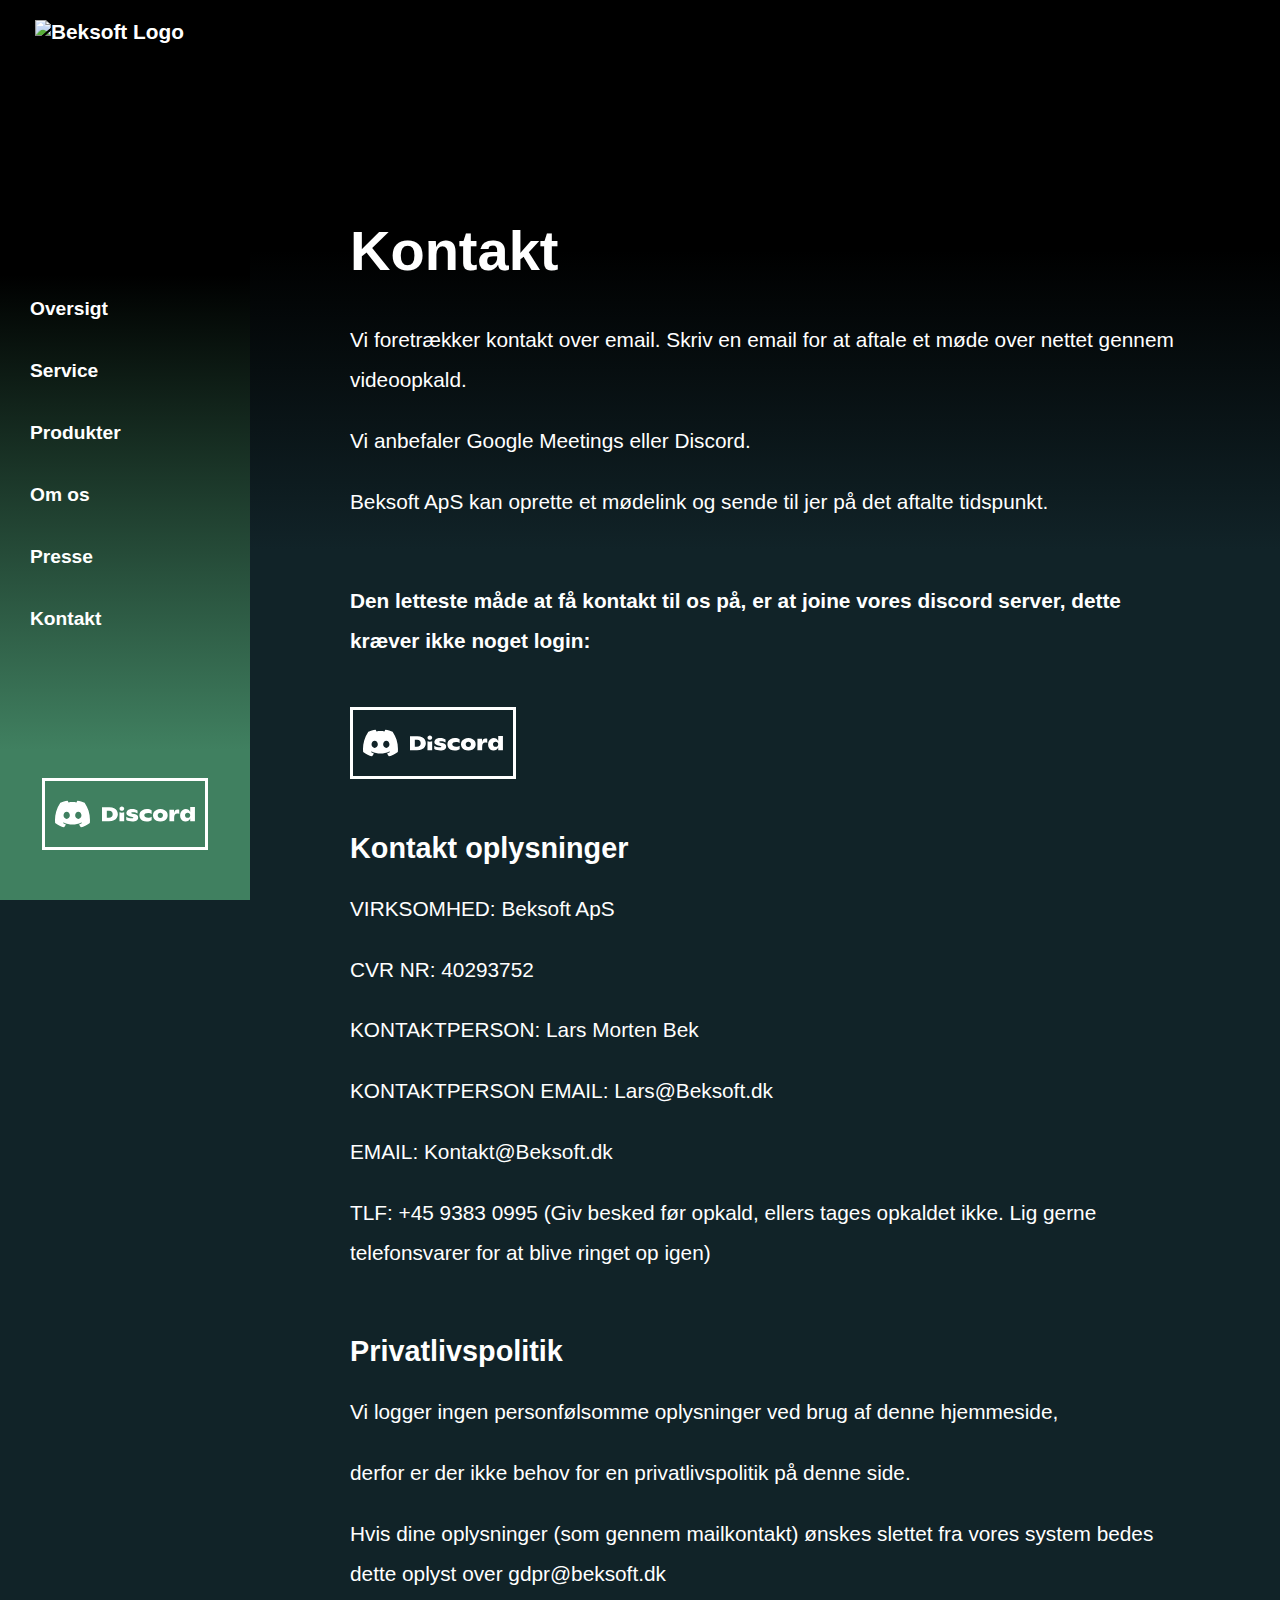
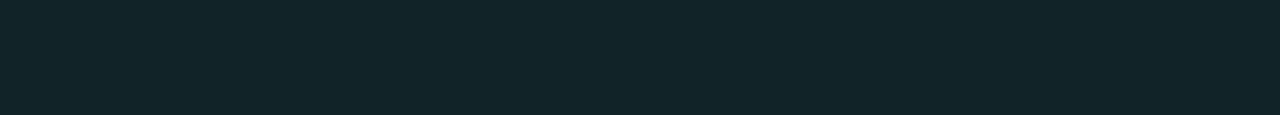
==== kontakt/index.html @ 7182cd99 "changing to history push states" ====
<!DOCTYPE html>
<html lang="da">
<head>
    <meta charset="UTF-8">
    <title>Kontakt os</title>
    <meta name="description" content="Kontakt os og lad softwareudviklingen begynde!" />
    <meta name="author" content="Beksoft ApS" />
    <meta name="viewport" content="width=device-width" />
    <meta name="robots" content="index, follow" />
    <meta property="og:locale" content="da_DK" />
    <meta property="og:title" content="Beksoft ApS" />
    <meta property="og:description" content="Vores mål er at lave software til virksomheder, så deres IT-systemer kan vedligeholdes så effektivt og hurtigt som muligt. Kontakt os og lad os finde ud af, hvordan vi kan hjælpe med at forbedre jeres IT-systemer. Kontakt os på kontakt@beksoft.dk" />
    <meta property="og:image" content="logo.svg" />
    <meta property="og:url" content="https://beksoft.dk" />
    <meta property="og:site_name" content="Beksoft ApS" />
    <meta property="og:type" content="website" />
    <link rel="canonical" href="https://beksoft.dk" />
    <link rel="icon" href="/images/logo/logo.svg" sizes="any" type="image/svg+xml"/>
    <link rel="apple-touch-icon" href="/images/logo/logo.svg" sizes="any" type="image/svg+xml"/>
    <link href="/minidefault.css" rel="stylesheet" type="text/css">
    <script src="/minimain.js" defer></script>
</head>
<body>
<noscript>JavaScript is turned off, please turn it on!</noscript>
<nav>
    <a href="/omos/" style="text-decoration: none;" onclick="event.preventDefault(); main.link.click('/omos/',true,main.omos);"><img id="logo" alt="Beksoft Logo" src="https://beksoft.dk/logo.svg"></a>
    <div class="menuLinks">
        <a class="menuLink" href="/" style="text-decoration: none;" onclick="event.preventDefault(); main.link.click('/',true,main.oversigt);"><span>Oversigt</span></a>
        <a class="menuLink" href="/service/" style="text-decoration: none;" onclick="event.preventDefault(); main.link.click('/service/',true,main.service);"><span>Service</span></a>
        <a class="menuLink" href="/produkter/" style="text-decoration: none;" onclick="event.preventDefault(); main.link.click('/produkter/',true,main.produkter);"><span>Produkter</span></a>
        <a class="menuLink" href="/omos/" style="text-decoration: none;" onclick="event.preventDefault(); main.link.click('/omos/',true,main.omos);"><span>Om os</span></a>
        <a class="menuLink" href="/presse/" style="text-decoration: none;" onclick="event.preventDefault(); main.link.click('/presse/',true,main.presse);"><span>Presse</span></a>
        <a class="menuLink" href="/kontakt/" style="text-decoration: none;" onclick="event.preventDefault(); main.link.click('/kontakt/',true,main.kontakt);"><span>Kontakt</span></a>
    </div>
    <a href="https://discord.gg/6HJk5bsnY8" target="_blank" style="justify-self: center;"><img class="discordLogo" alt="Join vores discord (Beksoft)" src="/images/other/DiscordLogo.svg"></a>
</nav>
<div class="filler"></div>
<div class="contentContainer" style="display: block;">
    <h1>Kontakt</h1>
    <p>Vi foretrækker kontakt over email. Skriv en email for at aftale et møde over nettet gennem videoopkald.</p>
    <p>Vi anbefaler Google Meetings eller Discord. </p>
    <p>Beksoft ApS kan oprette et mødelink og sende til jer på det aftalte tidspunkt.</p>
    <br>
    <p style="font-weight: 700;">Den letteste måde at få kontakt til os på, er at joine vores discord server, dette kræver ikke noget login:</p>
    <a href="https://discord.gg/6HJk5bsnY8" target="_blank" style="justify-self: center;"><img class="discordLogo" alt="Join vores discord (Beksoft)" src="/images/other/DiscordLogo.svg"></a>
    <br>
    <h2>Kontakt oplysninger</h2>
    <p>VIRKSOMHED: Beksoft ApS</p>
    <p>CVR NR: 40293752</p>
    <p>KONTAKTPERSON: Lars Morten Bek</p>
    <p>KONTAKTPERSON EMAIL: Lars@Beksoft.dk</p>
    <p>EMAIL: Kontakt@Beksoft.dk</p>
    <p>TLF: +45 9383 0995 (Giv besked før opkald, ellers tages opkaldet ikke. Lig gerne telefonsvarer for at blive ringet op igen)</p>
    <br>
    <h2>Privatlivspolitik</h2>
    <p>Vi logger ingen personfølsomme oplysninger ved brug af denne hjemmeside,</p>
    <p>derfor er der ikke behov for en privatlivspolitik på denne side.</p>
    <p>Hvis dine oplysninger (som gennem mailkontakt) ønskes slettet fra vores system bedes dette oplyst over gdpr@beksoft.dk</p>
</div>
</body>
</html>
---- minidefault.css ----
html{height:100%;scrollbar-color:#306050 #051015}html::-webkit-scrollbar{width:20px}html::-webkit-scrollbar-track{border-radius:10px;background:#051015}html::-webkit-scrollbar-thumb{background:#306050;border-radius:10px}body{margin:0;background:#112328;display:grid;grid-template-columns:250px 8fr;overflow-y:auto;overflow-x:hidden;min-height:100%;font-family:Verdana,Geneva,Arial,Helvetica,sans-serif}p{line-height:40px}ul{line-height:45px;font-size:1.2em}nav{display:grid;position:fixed;left:0;top:0;height:100%;width:250px;background:linear-gradient(black 275px,#030705 300px,#408060 750px);grid-template-rows:minmax(268px,auto) minmax(100px,1fr) minmax(72px,auto)}nav a{background:rgba(0,0,0,0);color:#fff;font-size:1.3em;font-weight:bolder;cursor:pointer;padding:20px 35px 20px 35px;-webkit-user-select:none;-khtml-user-select:none;-moz-user-select:none;-o-user-select:none;-webkit-user-drag:none;-khtml-user-drag:none;-moz-user-drag:none;-o-user-drag:none;user-select:none;transition:font-size .4s,padding .4s}nav div a:hover{background:rgba(255,255,255,.2);color:#6bbe54}div.menuLinks{display:block;padding:10px;overflow-x:hidden;overflow-y:auto;scrollbar-color:rgba(255,255,255,.2) transparent;scrollbar-width:thin}div.menuLinks a{display:block;padding:20px;font-size:1.2em}nav div.menuLinks::-webkit-scrollbar{width:10px}nav div.menuLinks::-webkit-scrollbar-track{border-radius:10px}nav div.menuLinks::-webkit-scrollbar-thumb{background:rgba(0,0,0,.2);border-radius:10px}nav div.menuLinks::-webkit-scrollbar-thumb:hover{background:rgba(0,0,0,.1)}nav>img#logo{display:block;width:165px;height:205px;margin:30px auto 50px auto;-webkit-user-select:none;-khtml-user-select:none;-moz-user-select:none;-o-user-select:none;-webkit-user-drag:none;-khtml-user-drag:none;-moz-user-drag:none;-o-user-drag:none;user-select:none;cursor:pointer;transition:width .4s,height .4s}.presseLogo{width:165px;height:205px;cursor:pointer}.presseBillede{min-width:600px;width:70%;border:3px solid #000}.mLSelected{background:rgba(255,255,255,.2)}.discordLogo{width:226px;height:50px;margin:25px 0;padding:8px 10px;border:3px solid #fff;max-width:140px;align-self:end;justify-self:center;cursor:pointer;-webkit-user-select:none;-khtml-user-select:none;-moz-user-select:none;-o-user-select:none;-webkit-user-drag:none;-khtml-user-drag:none;-moz-user-drag:none;-o-user-drag:none;user-select:none}.discordLogo:hover{background:rgba(255,255,255,.2)}#discordImage{width:1286px}.fullscreenImg{max-width:calc(100% - 6px);width:auto;border:3px solid #000}.useCaseDiagramImg{filter:brightness(.75);max-width:100%;min-width:200px;border:3px solid #000}.pageContainer{display:grid}.contentContainer{display:none;color:#fff;padding:180px 100px 100px 100px;background:linear-gradient(black 250px,#112328 550px)}.contentContainer h1{font-size:3.5em}.contentContainer h2{font-size:1.8em}.contentContainer p{font-size:1.3em}.lightgreenColor{font-weight:700;font-size:1.3em;color:#90ee90}ul.wideBullets li{padding:5px 10px;font-size:1.3em}a.greenLightning{color:#5cb789;text-decoration:none;cursor:pointer}a.greenLightning:hover{color:#17c936;text-decoration:underline}.boxContainer{display:grid;grid-template-columns:repeat(auto-fit,minmax(150px,300px));grid-gap:30px}.boxContainer a{border:2px solid #408060;padding:15px;max-width:300px}@media (max-width:1600px){nav>img#logo{width:132px;height:164px}nav>ul>li{padding:10px 5px 10px 38px}}@media (max-width:1400px){nav>img#logo{width:132px;height:164px;margin:10px auto 20px auto}nav>ul>li{font-size:1.3em}}@media (max-width:1200px){nav>img#logo{width:121px;height:150px;margin:10px auto 20px auto}}@media (max-height:600px) and (min-width:901px){nav>img#logo{width:99px;height:123px;margin:5px auto 10px auto}}@media (max-width:900px){body{grid-template-columns:1fr}html::-webkit-scrollbar-thumb{background:#306050;border-radius:10px}.filler{display:block;width:100%;min-height:700px;position:absolute;z-index:-2}nav{background:#306050;position:unset;left:unset;top:unset;height:unset;width:unset;display:grid;padding-bottom:15px;justify-content:center;text-align:center}nav>ul>li{padding-top:15px;padding-right:unset;padding-bottom:15px;padding-left:unset;margin:unset;font-size:1.5em}nav>img#logo{padding:unset;min-width:unset;width:80%;justify-self:center;padding-top:15px;padding-bottom:15px;margin:10px auto 15px auto}.contentContainer{padding:20px;background:#112328}img.fullscreenImg{width:calc(100% - 6px);border:3px solid #000}img.presseBillede{min-width:200px;width:calc(100% - 6px)}.useCaseDiagramImg{filter:unset;max-width:calc(100% - 6px)}}.showPricesButton{min-width:200px;max-width:700px;height:75px;font-size:1.5em;background:0 0;color:#fff;border:2px solid #408060;cursor:pointer}.box.centerText{display:grid;align-items:center;justify-items:center;font-size:1.5em;cursor:pointer}
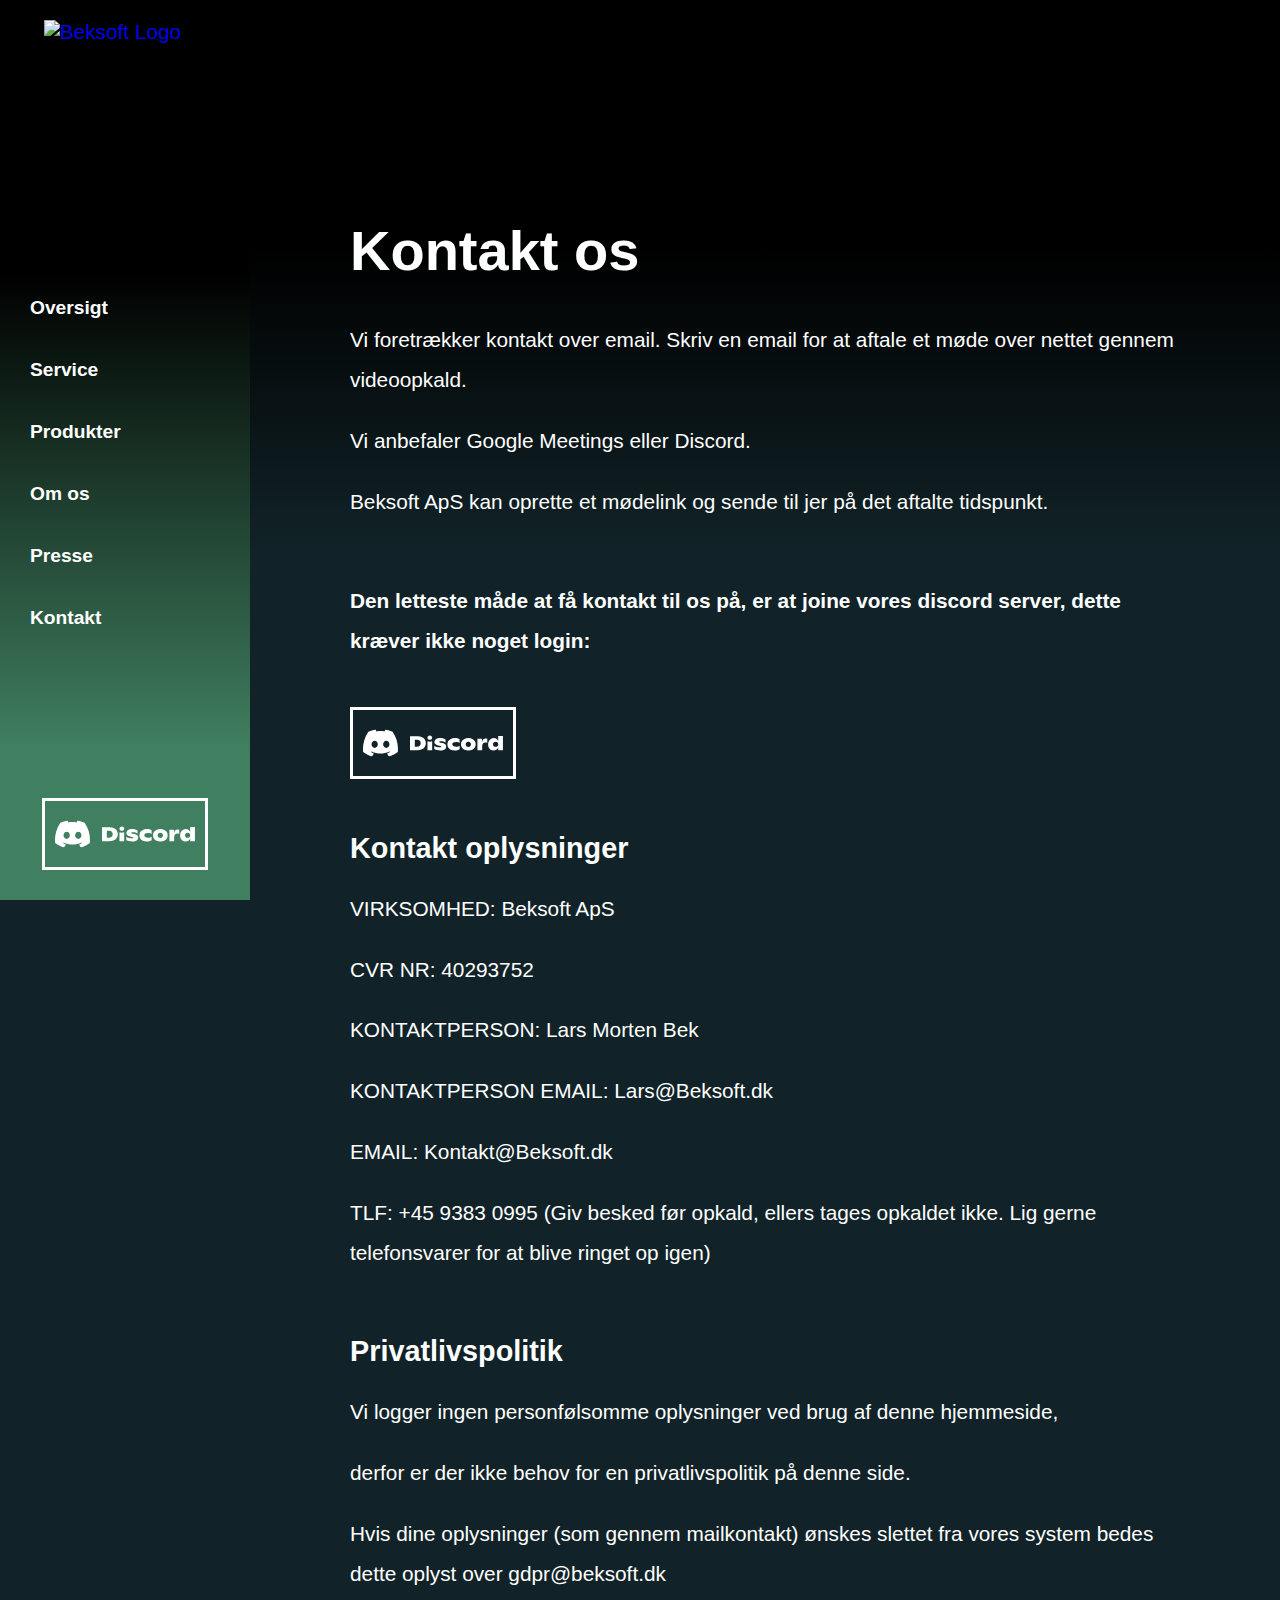
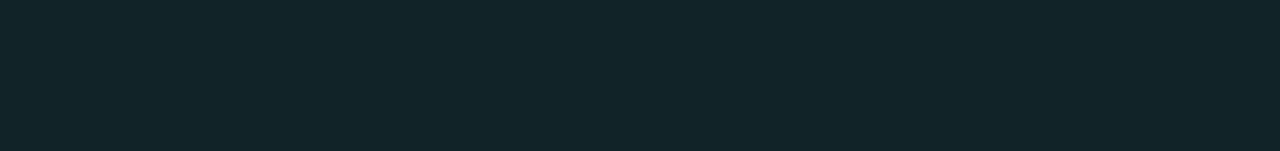
==== commit b2892af2: "update" ====
--- a/kontakt/index.html
+++ b/kontakt/index.html
@@ -18,10 +18,9 @@
     <link rel="icon" href="/images/logo/logo.svg" sizes="any" type="image/svg+xml"/>
     <link rel="apple-touch-icon" href="/images/logo/logo.svg" sizes="any" type="image/svg+xml"/>
     <link href="/minidefault.css" rel="stylesheet" type="text/css">
-    <script src="/minimain.js" defer></script>
+    <script src="/minimain.js"></script>
 </head>
 <body>
-<noscript>JavaScript is turned off, please turn it on!</noscript>
 <nav>
     <a href="/omos/" style="text-decoration: none;" onclick="event.preventDefault(); main.link.click('/omos/',true,main.omos);"><img id="logo" alt="Beksoft Logo" src="https://beksoft.dk/logo.svg"></a>
     <div class="menuLinks">
@@ -35,8 +34,8 @@
     <a href="https://discord.gg/6HJk5bsnY8" target="_blank" style="justify-self: center;"><img class="discordLogo" alt="Join vores discord (Beksoft)" src="/images/other/DiscordLogo.svg"></a>
 </nav>
 <div class="filler"></div>
-<div class="contentContainer" style="display: block;">
-    <h1>Kontakt</h1>
+<article class="contentContainer" style="display: block;">
+    <h1>Kontakt os</h1>
     <p>Vi foretrækker kontakt over email. Skriv en email for at aftale et møde over nettet gennem videoopkald.</p>
     <p>Vi anbefaler Google Meetings eller Discord. </p>
     <p>Beksoft ApS kan oprette et mødelink og sende til jer på det aftalte tidspunkt.</p>
@@ -56,6 +55,8 @@
     <p>Vi logger ingen personfølsomme oplysninger ved brug af denne hjemmeside,</p>
     <p>derfor er der ikke behov for en privatlivspolitik på denne side.</p>
     <p>Hvis dine oplysninger (som gennem mailkontakt) ønskes slettet fra vores system bedes dette oplyst over gdpr@beksoft.dk</p>
-</div>
+    <br>
+    <br>
+</article>
 </body>
 </html>--- a/minidefault.css
+++ b/minidefault.css
@@ -1 +1 @@
-html{height:100%;scrollbar-color:#306050 #051015}html::-webkit-scrollbar{width:20px}html::-webkit-scrollbar-track{border-radius:10px;background:#051015}html::-webkit-scrollbar-thumb{background:#306050;border-radius:10px}body{margin:0;background:#112328;display:grid;grid-template-columns:250px 8fr;overflow-y:auto;overflow-x:hidden;min-height:100%;font-family:Verdana,Geneva,Arial,Helvetica,sans-serif}p{line-height:40px}ul{line-height:45px;font-size:1.2em}nav{display:grid;position:fixed;left:0;top:0;height:100%;width:250px;background:linear-gradient(black 275px,#030705 300px,#408060 750px);grid-template-rows:minmax(268px,auto) minmax(100px,1fr) minmax(72px,auto)}nav a{background:rgba(0,0,0,0);color:#fff;font-size:1.3em;font-weight:bolder;cursor:pointer;padding:20px 35px 20px 35px;-webkit-user-select:none;-khtml-user-select:none;-moz-user-select:none;-o-user-select:none;-webkit-user-drag:none;-khtml-user-drag:none;-moz-user-drag:none;-o-user-drag:none;user-select:none;transition:font-size .4s,padding .4s}nav div a:hover{background:rgba(255,255,255,.2);color:#6bbe54}div.menuLinks{display:block;padding:10px;overflow-x:hidden;overflow-y:auto;scrollbar-color:rgba(255,255,255,.2) transparent;scrollbar-width:thin}div.menuLinks a{display:block;padding:20px;font-size:1.2em}nav div.menuLinks::-webkit-scrollbar{width:10px}nav div.menuLinks::-webkit-scrollbar-track{border-radius:10px}nav div.menuLinks::-webkit-scrollbar-thumb{background:rgba(0,0,0,.2);border-radius:10px}nav div.menuLinks::-webkit-scrollbar-thumb:hover{background:rgba(0,0,0,.1)}nav>img#logo{display:block;width:165px;height:205px;margin:30px auto 50px auto;-webkit-user-select:none;-khtml-user-select:none;-moz-user-select:none;-o-user-select:none;-webkit-user-drag:none;-khtml-user-drag:none;-moz-user-drag:none;-o-user-drag:none;user-select:none;cursor:pointer;transition:width .4s,height .4s}.presseLogo{width:165px;height:205px;cursor:pointer}.presseBillede{min-width:600px;width:70%;border:3px solid #000}.mLSelected{background:rgba(255,255,255,.2)}.discordLogo{width:226px;height:50px;margin:25px 0;padding:8px 10px;border:3px solid #fff;max-width:140px;align-self:end;justify-self:center;cursor:pointer;-webkit-user-select:none;-khtml-user-select:none;-moz-user-select:none;-o-user-select:none;-webkit-user-drag:none;-khtml-user-drag:none;-moz-user-drag:none;-o-user-drag:none;user-select:none}.discordLogo:hover{background:rgba(255,255,255,.2)}#discordImage{width:1286px}.fullscreenImg{max-width:calc(100% - 6px);width:auto;border:3px solid #000}.useCaseDiagramImg{filter:brightness(.75);max-width:100%;min-width:200px;border:3px solid #000}.pageContainer{display:grid}.contentContainer{display:none;color:#fff;padding:180px 100px 100px 100px;background:linear-gradient(black 250px,#112328 550px)}.contentContainer h1{font-size:3.5em}.contentContainer h2{font-size:1.8em}.contentContainer p{font-size:1.3em}.lightgreenColor{font-weight:700;font-size:1.3em;color:#90ee90}ul.wideBullets li{padding:5px 10px;font-size:1.3em}a.greenLightning{color:#5cb789;text-decoration:none;cursor:pointer}a.greenLightning:hover{color:#17c936;text-decoration:underline}.boxContainer{display:grid;grid-template-columns:repeat(auto-fit,minmax(150px,300px));grid-gap:30px}.boxContainer a{border:2px solid #408060;padding:15px;max-width:300px}@media (max-width:1600px){nav>img#logo{width:132px;height:164px}nav>ul>li{padding:10px 5px 10px 38px}}@media (max-width:1400px){nav>img#logo{width:132px;height:164px;margin:10px auto 20px auto}nav>ul>li{font-size:1.3em}}@media (max-width:1200px){nav>img#logo{width:121px;height:150px;margin:10px auto 20px auto}}@media (max-height:600px) and (min-width:901px){nav>img#logo{width:99px;height:123px;margin:5px auto 10px auto}}@media (max-width:900px){body{grid-template-columns:1fr}html::-webkit-scrollbar-thumb{background:#306050;border-radius:10px}.filler{display:block;width:100%;min-height:700px;position:absolute;z-index:-2}nav{background:#306050;position:unset;left:unset;top:unset;height:unset;width:unset;display:grid;padding-bottom:15px;justify-content:center;text-align:center}nav>ul>li{padding-top:15px;padding-right:unset;padding-bottom:15px;padding-left:unset;margin:unset;font-size:1.5em}nav>img#logo{padding:unset;min-width:unset;width:80%;justify-self:center;padding-top:15px;padding-bottom:15px;margin:10px auto 15px auto}.contentContainer{padding:20px;background:#112328}img.fullscreenImg{width:calc(100% - 6px);border:3px solid #000}img.presseBillede{min-width:200px;width:calc(100% - 6px)}.useCaseDiagramImg{filter:unset;max-width:calc(100% - 6px)}}.showPricesButton{min-width:200px;max-width:700px;height:75px;font-size:1.5em;background:0 0;color:#fff;border:2px solid #408060;cursor:pointer}.box.centerText{display:grid;align-items:center;justify-items:center;font-size:1.5em;cursor:pointer}+html{min-height:500px;height:100%;scrollbar-color:#306050 #051015}html::-webkit-scrollbar{width:20px}html::-webkit-scrollbar-track{border-radius:10px;background:#051015}html::-webkit-scrollbar-thumb{background:#306050;border-radius:10px}body{margin:0;background:#112328;display:grid;grid-template-columns:250px 8fr;overflow-y:auto;overflow-x:hidden;min-height:100%;font-family:Verdana,Geneva,Arial,Helvetica,sans-serif}p{line-height:40px}ul{line-height:45px;font-size:1.2em}nav{display:grid;position:fixed;left:0;top:0;overflow-y:auto;min-height:500px;height:100%;width:250px;background:linear-gradient(black 275px,#030705 300px,#408060 750px);grid-template-rows:minmax(267px,auto) minmax(200px,1fr) minmax(72px,auto)}nav a.menuLink{background:rgba(0,0,0,0);color:#fff;font-size:1.3em;font-weight:bolder;cursor:pointer;-webkit-user-select:none;-khtml-user-select:none;-moz-user-select:none;-o-user-select:none;-webkit-user-drag:none;-khtml-user-drag:none;-moz-user-drag:none;-o-user-drag:none;user-select:none;transition:font-size .4s,padding .4s}nav div a:hover{background:rgba(255,255,255,.2);color:#6bbe54}div.menuLinks{display:block;padding:10px;overflow-x:hidden;overflow-y:auto;scrollbar-color:rgba(255,255,255,.2) transparent;scrollbar-width:thin}div.menuLinks a{display:block;padding:20px;font-size:1.2em}nav div.menuLinks::-webkit-scrollbar{width:10px}nav div.menuLinks::-webkit-scrollbar-track{border-radius:10px}nav div.menuLinks::-webkit-scrollbar-thumb{background:rgba(0,0,0,.2);border-radius:10px}nav div.menuLinks::-webkit-scrollbar-thumb:hover{background:rgba(0,0,0,.1)}nav>a:nth-child(1){display:block;-webkit-user-select:none;-khtml-user-select:none;-moz-user-select:none;-o-user-select:none;-webkit-user-drag:none;-khtml-user-drag:none;-moz-user-drag:none;-o-user-drag:none;user-select:none;cursor:pointer;transition:width .4s,height .4s;padding:20px 0 20px 0;margin:0 auto;width:65%}.presseLogo{width:165px;height:205px;cursor:pointer}.presseBillede{min-width:600px;width:70%;border:3px solid #000}.mLSelected{background:rgba(255,255,255,.2)}.discordLogo{width:226px;height:50px;margin:25px 0;padding:8px 10px;border:3px solid #fff;max-width:140px;align-self:end;justify-self:center;cursor:pointer;-webkit-user-select:none;-khtml-user-select:none;-moz-user-select:none;-o-user-select:none;-webkit-user-drag:none;-khtml-user-drag:none;-moz-user-drag:none;-o-user-drag:none;user-select:none}.discordLogo:hover{background:rgba(255,255,255,.2)}.fullscreenImg{max-width:calc(100% - 6px);width:auto;border:3px solid #000}.useCaseDiagramImg{filter:brightness(.75);max-width:100%;min-width:200px;border:3px solid #000}.pageContainer{display:grid}.contentContainer{color:#fff;padding:180px 100px 100px 100px;background:linear-gradient(black 250px,#112328 550px)}.contentContainer h1{font-size:3.5em}.contentContainer h2{font-size:1.8em}.contentContainer p{font-size:1.3em}.lightgreenColor{font-weight:700;font-size:1.3em;color:#90ee90}ul.wideBullets li{padding:5px 10px;font-size:1.3em}a.greenLightning{color:#5cb789;text-decoration:none;cursor:pointer}a.greenLightning:hover{color:#17c936;text-decoration:underline}.boxContainer{display:grid;grid-template-columns:repeat(auto-fit,minmax(150px,300px));grid-gap:30px}.boxContainer a{border:2px solid #408060;padding:15px;max-width:300px}#larswithbeksoftlogo{float:right;max-width:480px;padding:20px;height:auto;width:90%}@media (max-width:1400px){nav a{font-size:1.3em}}@media (max-width:1320px){#larswithbeksoftlogo{display:none}}@media (max-height:600px) and (min-width:701px){nav>a:nth-child(1){width:99px;height:123px;margin:5px auto 10px auto}nav{grid-template-rows:1fr minmax(180px,10fr) 1fr}}@media (max-width:700px){body{grid-template-columns:1fr;grid-template-rows:100% 0 auto}html::-webkit-scrollbar-thumb{background:#306050;border-radius:10px}.filler{display:none}nav{background:#306050;position:unset;left:unset;top:unset;height:unset;width:unset;grid-template-rows:minmax(213px,auto) 1fr auto;display:grid;padding-bottom:15px;justify-content:center;text-align:center}nav>a:nth-child(1){padding-top:15px;padding-right:unset;padding-bottom:unset;padding-left:unset;margin:unset;font-size:1.2em}nav>a:nth-child(1){padding:unset;min-width:unset;width:80%;justify-self:center;margin:20px auto 20px auto}.menuLinks{padding:unset}.contentContainer{padding:20px;background:#112328;display:block;word-break:break-word}img.fullscreenImg{width:calc(100% - 6px);border:3px solid #000}img.presseBillede{min-width:200px;width:calc(100% - 6px)}.useCaseDiagramImg{filter:unset;max-width:calc(100% - 6px)}}.showPricesButton{min-width:200px;max-width:700px;height:75px;font-size:1.5em;background:0 0;color:#fff;border:2px solid #408060;cursor:pointer}.box.centerText{display:grid;align-items:center;justify-items:center;font-size:1.5em;cursor:pointer}